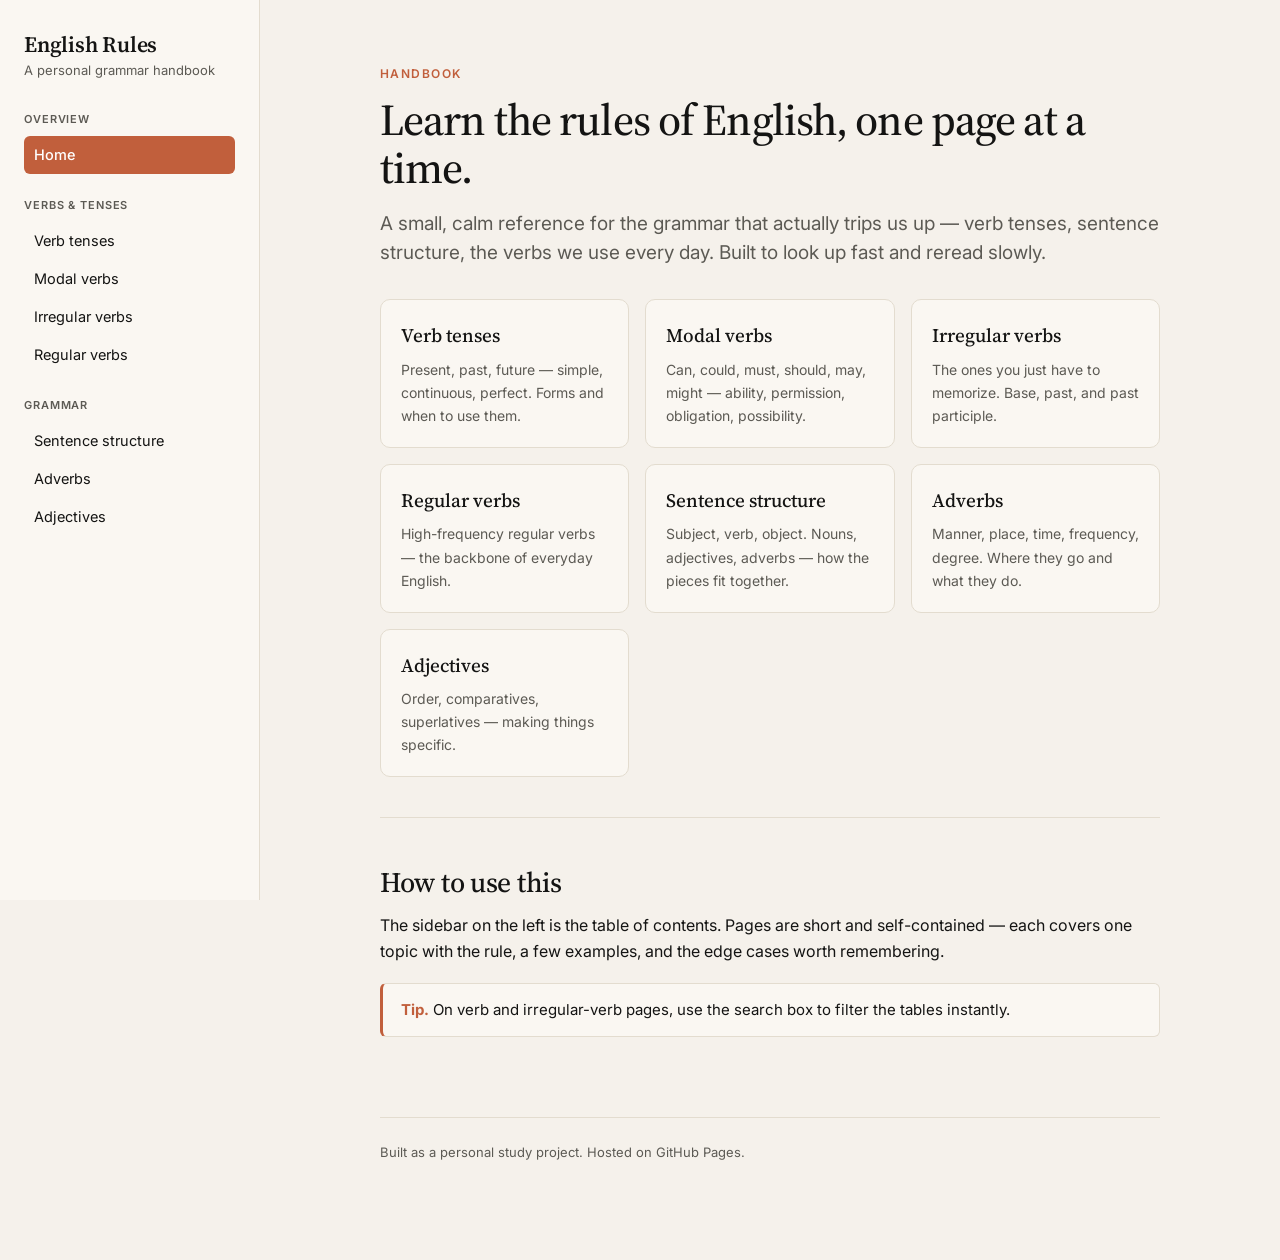
==== index.html @ 9eee55ae "Initial site: English grammar handbook Static multi-page site for GitHub Pages. Sidebar-driven nav, " ====
<!doctype html>
<html lang="en">
<head>
  <meta charset="utf-8" />
  <meta name="viewport" content="width=device-width, initial-scale=1" />
  <title>English Rules — A personal grammar handbook</title>
  <link rel="preconnect" href="https://fonts.googleapis.com">
  <link rel="preconnect" href="https://fonts.gstatic.com" crossorigin>
  <link href="https://fonts.googleapis.com/css2?family=Inter:wght@400;500;600&family=Source+Serif+4:ital,wght@0,400;0,500;0,600;1,400&display=swap" rel="stylesheet">
  <link rel="stylesheet" href="assets/style.css" />
</head>
<body>
  <button id="nav-toggle" class="nav-toggle" aria-label="Toggle navigation">Menu</button>
  <div class="layout">
    <aside class="sidebar" id="sidebar-mount"></aside>
    <main class="main">
      <article class="content">
        <div class="eyebrow">Handbook</div>
        <h1>Learn the rules of English, one page at a time.</h1>
        <p class="lead">
          A small, calm reference for the grammar that actually trips us up — verb tenses,
          sentence structure, the verbs we use every day. Built to look up fast and reread slowly.
        </p>

        <div class="cards">
          <div class="card"><a href="verbs.html">
            <h3>Verb tenses</h3>
            <p>Present, past, future — simple, continuous, perfect. Forms and when to use them.</p>
          </a></div>
          <div class="card"><a href="modals.html">
            <h3>Modal verbs</h3>
            <p>Can, could, must, should, may, might — ability, permission, obligation, possibility.</p>
          </a></div>
          <div class="card"><a href="irregular-verbs.html">
            <h3>Irregular verbs</h3>
            <p>The ones you just have to memorize. Base, past, and past participle.</p>
          </a></div>
          <div class="card"><a href="regular-verbs.html">
            <h3>Regular verbs</h3>
            <p>High-frequency regular verbs — the backbone of everyday English.</p>
          </a></div>
          <div class="card"><a href="sentence-structure.html">
            <h3>Sentence structure</h3>
            <p>Subject, verb, object. Nouns, adjectives, adverbs — how the pieces fit together.</p>
          </a></div>
          <div class="card"><a href="adverbs.html">
            <h3>Adverbs</h3>
            <p>Manner, place, time, frequency, degree. Where they go and what they do.</p>
          </a></div>
          <div class="card"><a href="adjectives.html">
            <h3>Adjectives</h3>
            <p>Order, comparatives, superlatives — making things specific.</p>
          </a></div>
        </div>

        <hr />

        <h2>How to use this</h2>
        <p>
          The sidebar on the left is the table of contents. Pages are short and self-contained —
          each covers one topic with the rule, a few examples, and the edge cases worth remembering.
        </p>
        <div class="callout">
          <strong>Tip.</strong> On verb and irregular-verb pages, use the search box to filter the
          tables instantly.
        </div>

        <div class="footer">
          Built as a personal study project. Hosted on GitHub Pages.
        </div>
      </article>
    </main>
  </div>
  <script src="assets/nav.js"></script>
</body>
</html>
---- assets/style.css ----
:root {
  --bg: #F5F1EB;
  --surface: #FAF7F2;
  --surface-alt: #EFE9DF;
  --border: #E3DCCF;
  --text: #141413;
  --text-muted: #5C5A54;
  --accent: #C15F3C;
  --accent-soft: #E8B69E;
  --radius: 10px;
  --sidebar-w: 260px;
  --max-w: 780px;
  --serif: "Source Serif 4", "Source Serif Pro", "Iowan Old Style", Georgia, serif;
  --sans: "Inter", -apple-system, BlinkMacSystemFont, "Segoe UI", system-ui, sans-serif;
}

* { box-sizing: border-box; }

html, body {
  margin: 0;
  padding: 0;
  background: var(--bg);
  color: var(--text);
  font-family: var(--sans);
  font-size: 16px;
  line-height: 1.65;
  -webkit-font-smoothing: antialiased;
}

a {
  color: var(--accent);
  text-decoration: none;
}
a:hover { text-decoration: underline; }

/* Layout */
.layout {
  display: flex;
  min-height: 100vh;
}

.sidebar {
  width: var(--sidebar-w);
  background: var(--surface);
  border-right: 1px solid var(--border);
  padding: 32px 24px;
  position: sticky;
  top: 0;
  height: 100vh;
  overflow-y: auto;
  flex-shrink: 0;
}

.brand {
  font-family: var(--serif);
  font-size: 22px;
  font-weight: 600;
  letter-spacing: -0.01em;
  margin: 0 0 4px 0;
  color: var(--text);
}
.brand-sub {
  font-size: 13px;
  color: var(--text-muted);
  margin: 0 0 28px 0;
}

.nav-section {
  font-size: 11px;
  text-transform: uppercase;
  letter-spacing: 0.08em;
  color: var(--text-muted);
  margin: 22px 0 8px;
  font-weight: 600;
}

.nav {
  list-style: none;
  padding: 0;
  margin: 0;
}
.nav li { margin: 0; }
.nav a {
  display: block;
  padding: 7px 10px;
  border-radius: 6px;
  color: var(--text);
  font-size: 14.5px;
  transition: background 0.12s ease;
}
.nav a:hover {
  background: var(--surface-alt);
  text-decoration: none;
}
.nav a.active {
  background: var(--accent);
  color: #fff;
  font-weight: 500;
}

/* Main */
.main {
  flex: 1;
  padding: 64px 56px 96px;
  min-width: 0;
}
.content {
  max-width: var(--max-w);
  margin: 0 auto;
}

.eyebrow {
  font-size: 12px;
  letter-spacing: 0.12em;
  text-transform: uppercase;
  color: var(--accent);
  font-weight: 600;
  margin-bottom: 12px;
}

h1 {
  font-family: var(--serif);
  font-size: 44px;
  line-height: 1.1;
  letter-spacing: -0.02em;
  font-weight: 500;
  margin: 0 0 16px;
}
h2 {
  font-family: var(--serif);
  font-size: 28px;
  line-height: 1.2;
  letter-spacing: -0.01em;
  font-weight: 500;
  margin: 48px 0 12px;
}
h3 {
  font-size: 17px;
  margin: 24px 0 8px;
  font-weight: 600;
}

.lead {
  font-size: 19px;
  color: var(--text-muted);
  line-height: 1.55;
  margin-bottom: 32px;
}

p { margin: 0 0 14px; }

hr {
  border: 0;
  border-top: 1px solid var(--border);
  margin: 40px 0;
}

/* Cards */
.cards {
  display: grid;
  grid-template-columns: repeat(auto-fill, minmax(240px, 1fr));
  gap: 16px;
  margin-top: 24px;
}
.card {
  background: var(--surface);
  border: 1px solid var(--border);
  border-radius: var(--radius);
  padding: 20px;
  transition: transform 0.15s ease, border-color 0.15s ease;
}
.card:hover {
  border-color: var(--accent-soft);
  transform: translateY(-2px);
}
.card a { color: var(--text); }
.card a:hover { text-decoration: none; }
.card h3 {
  margin: 0 0 6px;
  font-family: var(--serif);
  font-size: 19px;
  font-weight: 500;
}
.card p {
  margin: 0;
  color: var(--text-muted);
  font-size: 14px;
}

/* Tables */
table {
  width: 100%;
  border-collapse: collapse;
  margin: 16px 0 24px;
  font-size: 15px;
  background: var(--surface);
  border: 1px solid var(--border);
  border-radius: var(--radius);
  overflow: hidden;
}
thead th {
  background: var(--surface-alt);
  text-align: left;
  padding: 10px 14px;
  font-weight: 600;
  font-size: 13px;
  letter-spacing: 0.02em;
  border-bottom: 1px solid var(--border);
}
tbody td {
  padding: 10px 14px;
  border-bottom: 1px solid var(--border);
  vertical-align: top;
}
tbody tr:last-child td { border-bottom: 0; }
tbody tr:hover { background: var(--surface-alt); }

/* Callouts & examples */
.callout {
  background: var(--surface);
  border: 1px solid var(--border);
  border-left: 3px solid var(--accent);
  padding: 14px 18px;
  border-radius: 6px;
  margin: 18px 0;
  font-size: 15px;
}
.callout strong { color: var(--accent); }

.example {
  font-family: var(--serif);
  font-style: italic;
  color: var(--text-muted);
  padding: 2px 0;
}
.example::before { content: "“"; }
.example::after  { content: "”"; }

code {
  background: var(--surface-alt);
  padding: 1px 6px;
  border-radius: 4px;
  font-size: 0.9em;
  font-family: "JetBrains Mono", ui-monospace, SFMono-Regular, Menlo, monospace;
}

/* Search */
.search {
  width: 100%;
  padding: 9px 12px;
  border: 1px solid var(--border);
  border-radius: 6px;
  background: var(--bg);
  font-family: inherit;
  font-size: 14px;
  color: var(--text);
  margin-bottom: 16px;
}
.search:focus {
  outline: none;
  border-color: var(--accent);
}

/* Footer */
.footer {
  margin-top: 80px;
  padding-top: 24px;
  border-top: 1px solid var(--border);
  font-size: 13px;
  color: var(--text-muted);
}

/* Mobile */
.nav-toggle {
  display: none;
  position: fixed;
  top: 14px;
  left: 14px;
  z-index: 30;
  background: var(--surface);
  border: 1px solid var(--border);
  border-radius: 6px;
  padding: 8px 12px;
  font-size: 14px;
  cursor: pointer;
}

@media (max-width: 860px) {
  .sidebar {
    position: fixed;
    transform: translateX(-100%);
    transition: transform 0.2s ease;
    z-index: 20;
    box-shadow: 2px 0 20px rgba(0,0,0,0.08);
  }
  .sidebar.open { transform: translateX(0); }
  .main { padding: 72px 24px 64px; }
  .nav-toggle { display: block; }
  h1 { font-size: 34px; }
  h2 { font-size: 24px; }
}
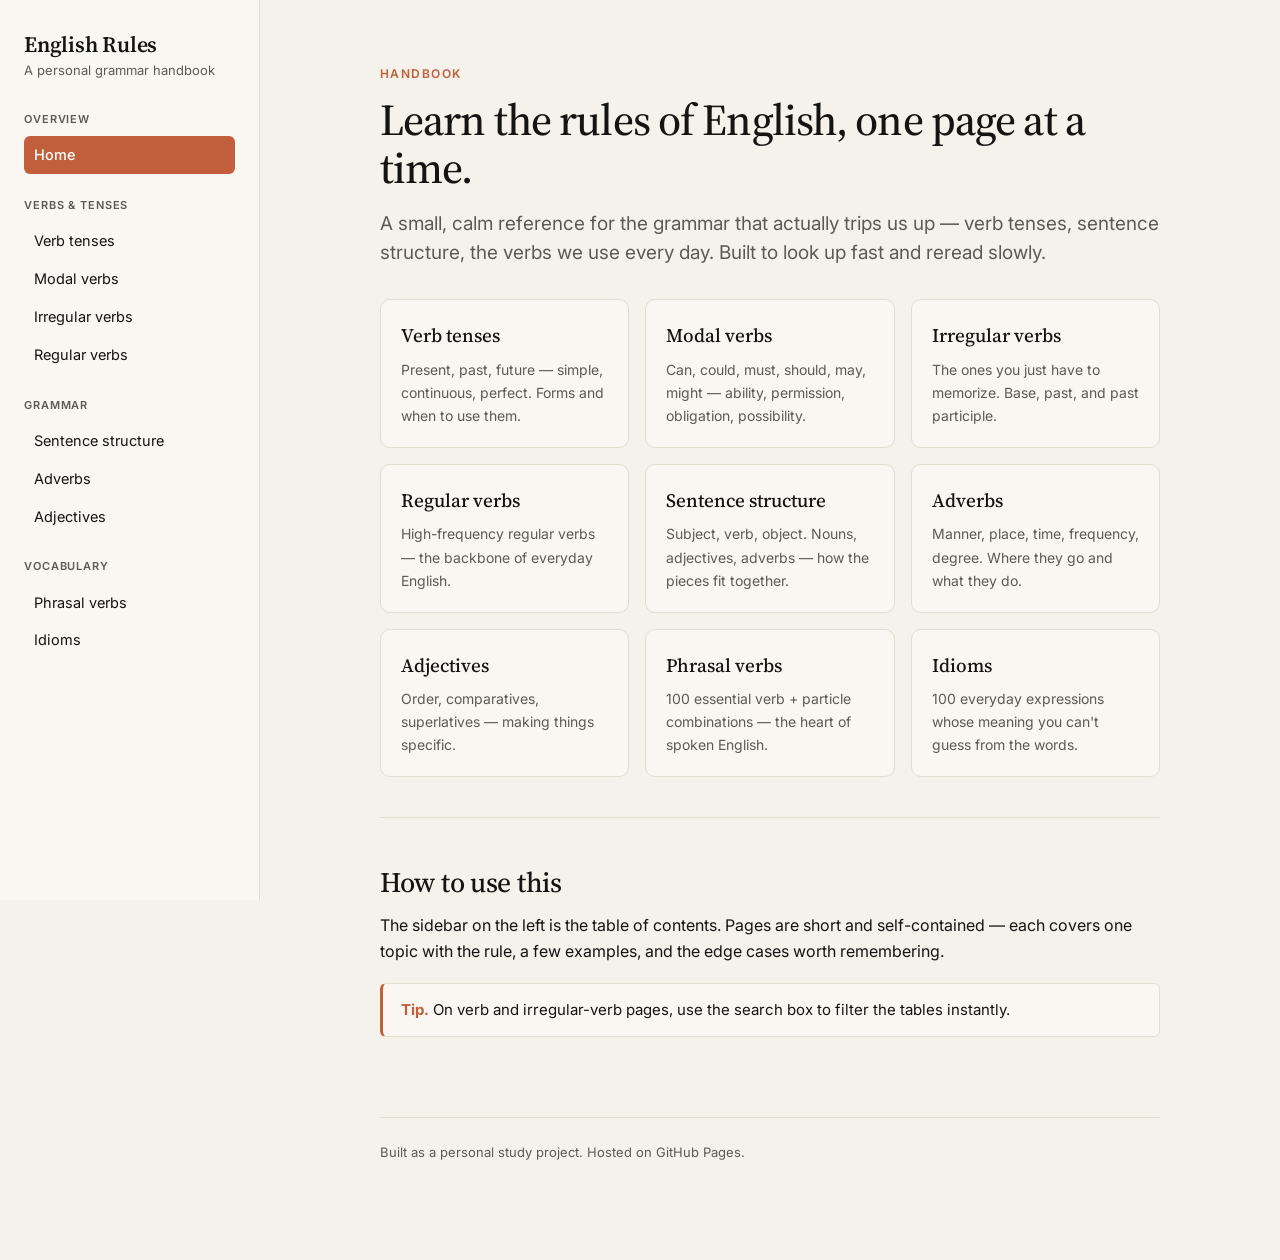
==== commit 16472b20: "Add phrasal verbs and idioms pages 100 common phrasal verbs with meaning and examples, 100 everyday " ====
--- a/index.html
+++ b/index.html
@@ -51,6 +51,14 @@
             <h3>Adjectives</h3>
             <p>Order, comparatives, superlatives — making things specific.</p>
           </a></div>
+          <div class="card"><a href="phrasal-verbs.html">
+            <h3>Phrasal verbs</h3>
+            <p>100 essential verb + particle combinations — the heart of spoken English.</p>
+          </a></div>
+          <div class="card"><a href="idioms.html">
+            <h3>Idioms</h3>
+            <p>100 everyday expressions whose meaning you can't guess from the words.</p>
+          </a></div>
         </div>
 
         <hr />
